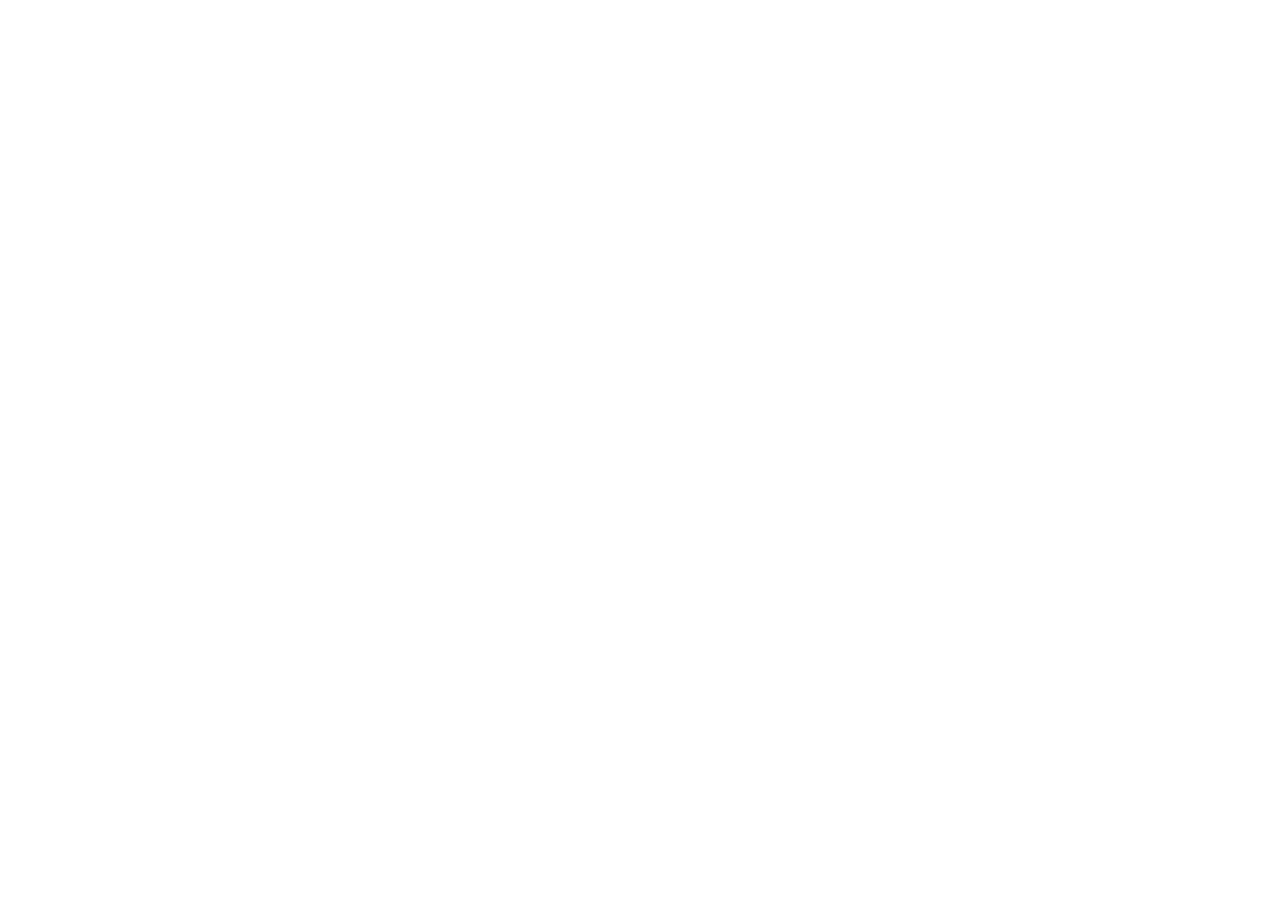
==== docs/index.html @ c21ea06b "loading to github pages" ====
<!DOCTYPE html><html><head><meta charset=utf-8><meta http-equiv=X-UA-Compatible content="IE=edge"><meta name=viewport content="width=device-width,initial-scale=1"><link rel=icon href=./favicon.png><link href="https://fonts.googleapis.com/css?family=Sunflower:300,500,700" rel=stylesheet><title>Pokedex</title><style>body {
        margin: 0px;
      }</style><link as=style href=/css/app.595909ff.css rel=preload><link as=script href=/js/app.1daf6d7c.js rel=preload><link as=script href=/js/chunk-vendors.6d6cddbc.js rel=preload><link href=/css/app.595909ff.css rel=stylesheet></head><body><noscript><strong>We're sorry but pokedex doesn't work properly without JavaScript enabled. Please enable it to continue.</strong></noscript><div id=app></div><script type=text/javascript src=/js/chunk-vendors.6d6cddbc.js></script><script type=text/javascript src=/js/app.1daf6d7c.js></script></body></html>
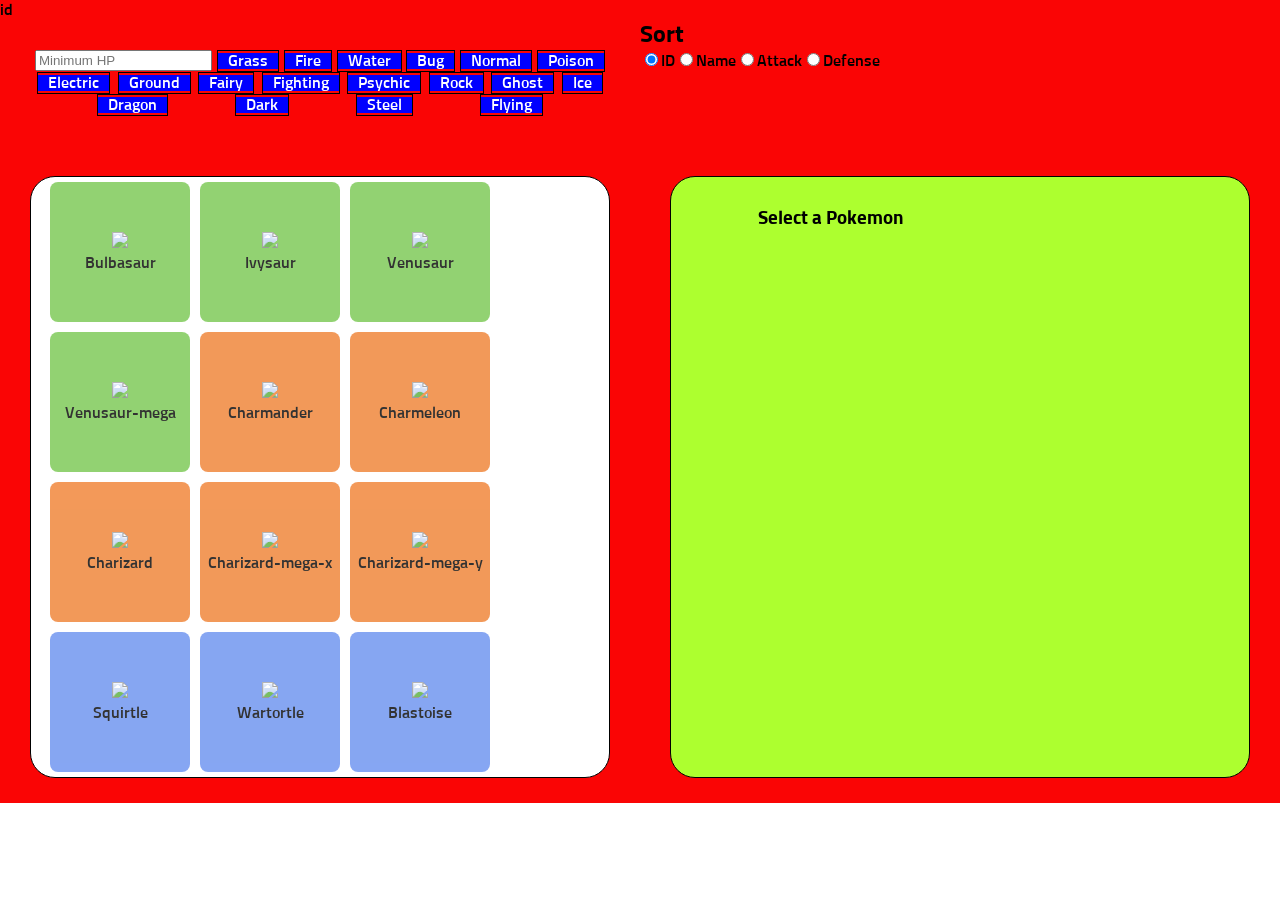
==== commit e6b30e9f: "fixed href leading /" ====
--- a/docs/index.html
+++ b/docs/index.html
@@ -1,3 +1,3 @@
-<!DOCTYPE html><html><head><meta charset=utf-8><meta http-equiv=X-UA-Compatible content="IE=edge"><meta name=viewport content="width=device-width,initial-scale=1"><link rel=icon href=./favicon.png><link href="https://fonts.googleapis.com/css?family=Sunflower:300,500,700" rel=stylesheet><title>Pokedex</title><style>body {
+<!DOCTYPE html><html><head><meta charset=utf-8><meta http-equiv=X-UA-Compatible content="IE=edge"><meta name=viewport content="width=device-width,initial-scale=1"><link rel=icon href=favicon.png><link href="https://fonts.googleapis.com/css?family=Sunflower:300,500,700" rel=stylesheet><title>Pokedex</title><style>body {
         margin: 0px;
-      }</style><link as=style href=/css/app.595909ff.css rel=preload><link as=script href=/js/app.1daf6d7c.js rel=preload><link as=script href=/js/chunk-vendors.6d6cddbc.js rel=preload><link href=/css/app.595909ff.css rel=stylesheet></head><body><noscript><strong>We're sorry but pokedex doesn't work properly without JavaScript enabled. Please enable it to continue.</strong></noscript><div id=app></div><script type=text/javascript src=/js/chunk-vendors.6d6cddbc.js></script><script type=text/javascript src=/js/app.1daf6d7c.js></script></body></html>+      }</style><link as=style href=css/app.595909ff.css rel=preload><link as=script href=js/app.1daf6d7c.js rel=preload><link as=script href=js/chunk-vendors.6d6cddbc.js rel=preload><link href=css/app.595909ff.css rel=stylesheet></head><body><noscript><strong>We're sorry but pokedex doesn't work properly without JavaScript enabled. Please enable it to continue.</strong></noscript><div id=app></div><script type=text/javascript src=js/chunk-vendors.6d6cddbc.js></script><script type=text/javascript src=js/app.1daf6d7c.js></script></body></html>
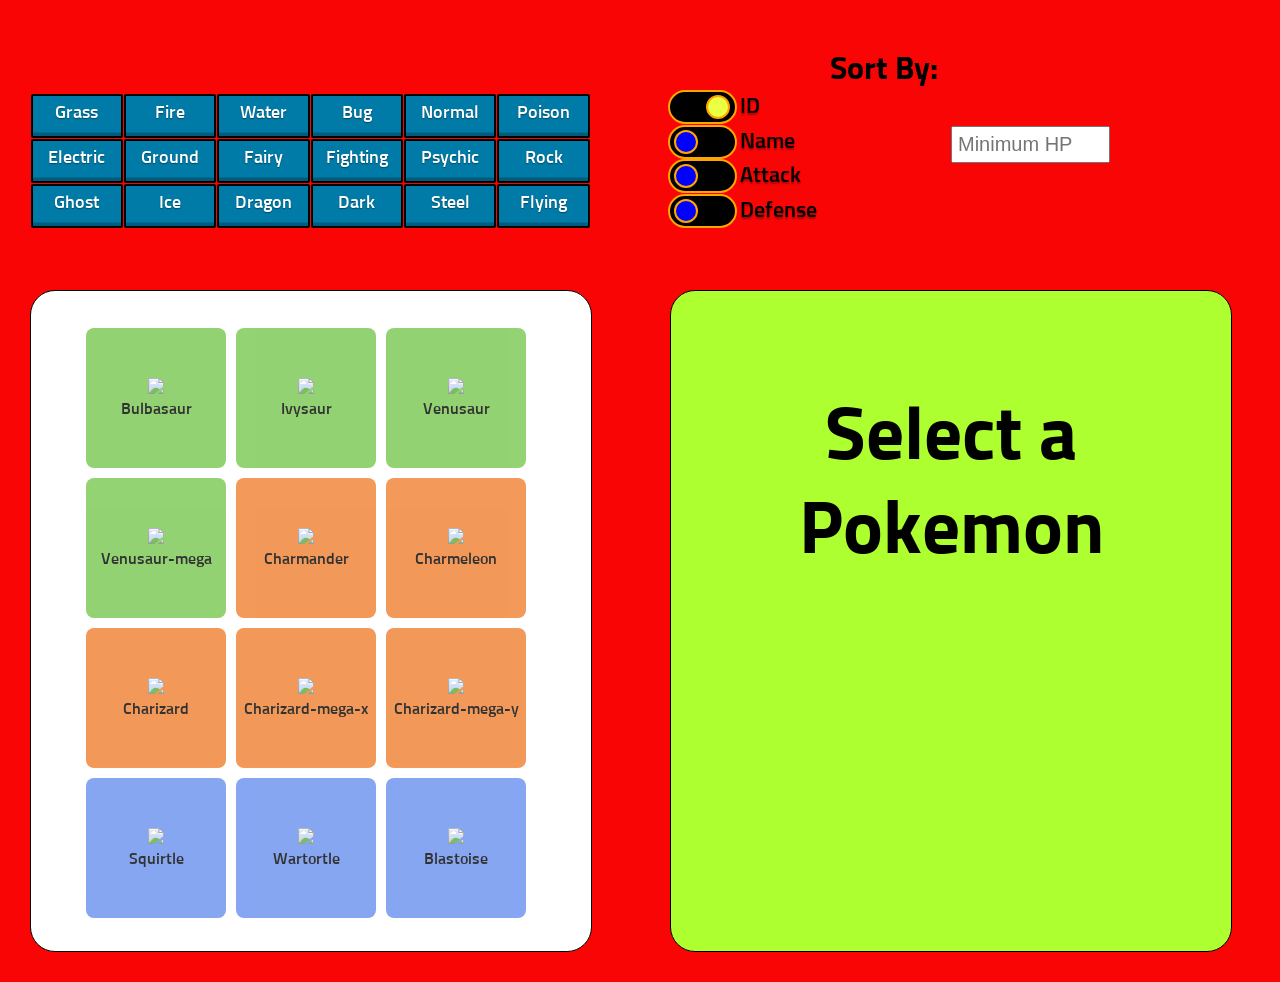
==== commit 10f4a56b: "fixing github pages" ====
--- a/docs/index.html
+++ b/docs/index.html
@@ -1,3 +1,3 @@
 <!DOCTYPE html><html><head><meta charset=utf-8><meta http-equiv=X-UA-Compatible content="IE=edge"><meta name=viewport content="width=device-width,initial-scale=1"><link rel=icon href=favicon.png><link href="https://fonts.googleapis.com/css?family=Sunflower:300,500,700" rel=stylesheet><title>Pokedex</title><style>body {
         margin: 0px;
-      }</style><link as=style href=css/app.595909ff.css rel=preload><link as=script href=js/app.1daf6d7c.js rel=preload><link as=script href=js/chunk-vendors.6d6cddbc.js rel=preload><link href=css/app.595909ff.css rel=stylesheet></head><body><noscript><strong>We're sorry but pokedex doesn't work properly without JavaScript enabled. Please enable it to continue.</strong></noscript><div id=app></div><script type=text/javascript src=js/chunk-vendors.6d6cddbc.js></script><script type=text/javascript src=js/app.1daf6d7c.js></script></body></html>+      }</style><link as=style href=css/app.15ff8eac.css rel=preload><link as=script href=js/app.f531906a.js rel=preload><link as=script href=js/chunk-vendors.6d6cddbc.js rel=preload><link href=css/app.15ff8eac.css rel=stylesheet></head><body><noscript><strong>We're sorry but pokedex doesn't work properly without JavaScript enabled. Please enable it to continue.</strong></noscript><div id=app></div><script type=text/javascript src=js/chunk-vendors.6d6cddbc.js></script><script type=text/javascript src=js/app.f531906a.js></script></body></html>
